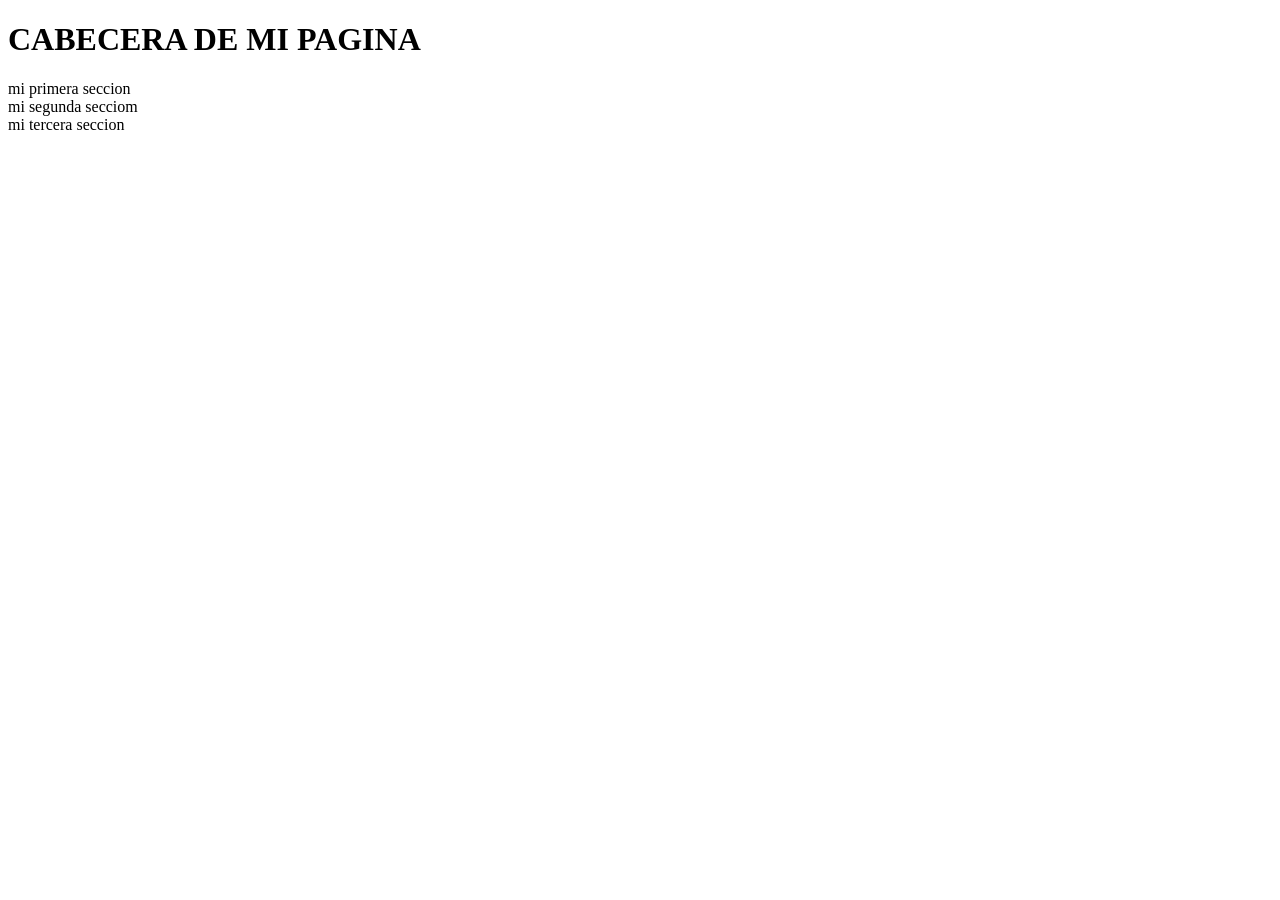
==== index.html @ 02eb8c52 "Mi primer commit" ====
<!DOCTYPE html>

<html lang="ing">
<head>
    <meta charset="UTF-8">
</head>
<body>
    <header>
       <H1>CABECERA DE MI PAGINA</H1>
    </header>
    <main>
       <section>
        mi primera seccion
       </section>
       <section>
        mi segunda secciom
    
       </section>
       <section>
         mi tercera seccion
       </section>
    </main>
</body>

</html>
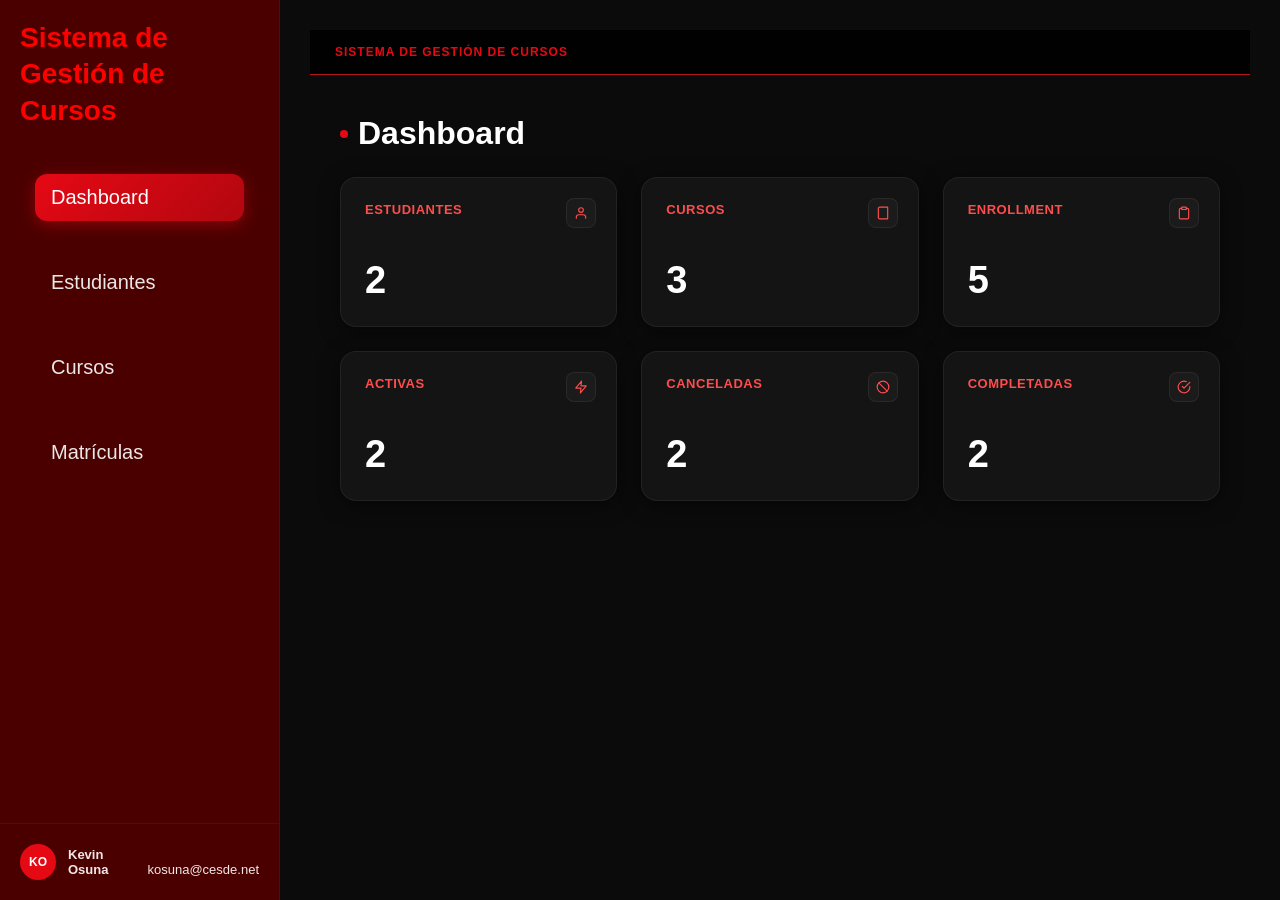
==== commit e92d536f: "cambios en el html cambio de nombre el en html en (estaba dashboard.html) (se puso index.html)" ====
--- a/index.html
+++ b/index.html
@@ -1,25 +1,94 @@
 <!DOCTYPE html>
-
-<html lang="ing">
+<html lang="es">
 <head>
     <meta charset="UTF-8">
+    <meta name="viewport" content="width=device-width, initial-scale=1.0">
+    <link rel="stylesheet" href="css/style.css">
+    <title>Document</title>
 </head>
 <body>
-    <header>
-       <H1>CABECERA DE MI PAGINA</H1>
-    </header>
-    <main>
-       <section>
-        mi primera seccion
-       </section>
-       <section>
-        mi segunda secciom
-    
-       </section>
-       <section>
-         mi tercera seccion
-       </section>
-    </main>
+
+<!-- MENU LATERAL -->
+<div class="sidebar">
+
+    <h1>
+        Sistema de<br>
+        Gestión de Cursos
+    </h1>
+
+    <nav class="dashboard-nav">
+                <ul class="dashboard-menu">
+                    <li><a href="dashboard.html" class="activo">Dashboard</a></li>
+
+                    <li><a href="estudiantes.html">Estudiantes</a></li>
+
+                    <li><a href="curso.html">Cursos</a></li>
+
+                    <li><a href="Matriculas.html">Matrículas</a></li>
+                </ul>
+            </nav>
+
+    <div class="usuario">
+        <strong>Kevin Osuna</strong><br>
+        kosuna@cesde.net
+    </div>
+
+</div>
+
+<!-- CONTENIDO -->
+<div class="main">
+
+    <div class="header">
+        <h4>Sistema de Gestión de Cursos</h4>
+    </div>
+
+    <div class="contenido">
+
+        <div class="cabecera">
+            <div>
+                <h1>Dashboard</h1>
+               
+            </div>
+
+        </div>
+
+
+           <cards class="dashboard-cards">
+        <card
+        class="card Estudiantes">
+        <h2>Estudiantes</h2>
+        <div class="numeros">2</div>
+      </card>
+
+
+       <card class="card Cursos">
+        <h2>Cursos</h2>
+        <div class="numeros">3</div>
+      </card>
+
+       <card class="card Enrollment">
+        <h2>Enrollment</h2>
+        <div class="numeros">5</div>
+      </card>
+
+        <card class="card Activas">
+        <h2>Activas</h2>
+        <div class="numeros">2</div>
+      </card>
+
+       <card class="card Canceladas">
+        <h2>Canceladas</h2>
+        <div class="numeros">2</div>
+      </card>
+
+       <card class="card Completadas">
+        <h2>Completadas</h2>
+        <div class="numeros">2</div>
+      </card>
+      </cards>
+        </div>
+
+    </div>
 </body>
 
-</html>+
--- a/css/style.css
+++ b/css/style.css
@@ -0,0 +1,468 @@
+* {
+    box-sizing: border-box;
+    margin: 0;
+    padding: 0;
+}
+
+body {
+    display: flex;
+    background-color: #0b0b0b;
+    font-family: Arial, sans-serif;
+    color: #e2dcdc;
+    min-height: 100vh;
+}
+
+/* --- MENÚ LATERAL --- */
+.sidebar {
+    width: 20%;
+    background-color: #0b0b0b;
+    height: 100vh;
+    display: flex;
+    flex-direction: column;
+    position: sticky;
+    top: 0;
+    border-right: 1px solid rgba(255, 255, 255, 0.05);
+}
+
+.sidebar h1 {
+    color: #ff3333;
+    font-size: 18px;
+    padding: 25px 20px 15px 20px;
+    line-height: 1.3;
+}
+
+.dashboard-nav {
+    padding: 10px 15px;
+}
+
+.dashboard-nav ul {
+    display: flex;
+    flex-direction: column;
+    gap: 8px;
+    list-style: none;
+}
+
+.dashboard-nav a {
+    text-decoration: none;
+    color: #a0a0a0;
+    display: block;
+    padding: 12px 16px;
+    border-radius: 12px;
+    font-size: 15px;
+    transition: all 0.2s ease;
+}
+
+/* Estilo para el enlace activo (como Dashboard en la foto) */
+.dashboard-nav a.activo,
+.dashboard-nav a:hover {
+    background: linear-gradient(135deg, #e50914 0%, #b20710 100%);
+    color: #ffffff;
+    box-shadow: 0 4px 15px rgba(229, 9, 20, 0.4);
+}
+
+.usuario {
+    color: rgb(243, 230, 230);
+    margin-top: auto;
+    padding: 20px;
+    font-size: 13px;
+    display: flex;
+    align-items: center;
+    gap: 12px;
+    border-top: 1px solid rgba(255, 255, 255, 0.05);
+}
+
+/* Simulamos el avatar circular con las iniciales KO que aparece en la foto */
+.usuario::before {
+    content: "KO";
+    background-color: #e50914;
+    color: white;
+    font-weight: bold;
+    font-size: 12px;
+    width: 36px;
+    height: 36px;
+    border-radius: 50%;
+    display: flex;
+    align-items: center;
+    justify-content: center;
+    flex-shrink: 0;
+}
+
+/* --- CONTENIDO PRINCIPAL --- */
+.main {
+    display: flex;
+    flex-direction: column;
+    min-height: 100vh;
+    padding: 30px;
+    flex: 1;
+    background: #0b0b0b;
+}
+
+.header {
+    margin-bottom: 10px;
+}
+
+.header h4 {
+    color: #e50914;
+    font-size: 12px;
+    font-weight: 600;
+    text-transform: uppercase;
+    letter-spacing: 1px;
+}
+
+.contenido h1 {
+    margin-bottom: 25px;
+    color: #ffffff;
+    font-size: 24px;
+    display: flex;
+    align-items: center;
+    gap: 10px;
+}
+
+/* Punto rojo decorativo antes de la palabra Dashboard */
+.contenido h1::before {
+    content: "";
+    width: 8px;
+    height: 8px;
+    background-color: #e50914;
+    border-radius: 50%;
+    display: inline-block;
+}
+
+/* --- GRID DE TARJETAS --- */
+cards.dashboard-cards {
+    display: grid;
+    grid-template-columns: repeat(3, 1fr);
+    gap: 24px;
+    width: 100%;
+}
+
+/* --- TARJETAS (Diseño oscuro elegante con borde sutil) --- */
+card.card {
+    display: flex;
+    flex-direction: column;
+    justify-content: space-between;
+    background-color: #141414; /* Fondo negro carbón como en la referencia */
+    border: 1px solid rgba(255, 255, 255, 0.06); /* Borde sutil */
+    padding: 24px;
+    min-height: 150px;
+    border-radius: 16px;
+    position: relative;
+    transition: all 0.3s ease;
+    cursor: pointer;
+    box-shadow: 0 4px 20px rgba(0, 0, 0, 0.5);
+}
+
+/* Efecto Hover: se eleva y resalta ligeramente el borde rojo */
+card.card:hover {
+    transform: translateY(-5px);
+    border-color: rgba(229, 9, 20, 0.4);
+    box-shadow: 0 10px 30px rgba(229, 9, 20, 0.2);
+    background-color: #181414;
+}
+
+/* Títulos de las tarjetas en mayúsculas y color claro */
+card.card h2 {
+    color: #ff4d4d;
+    font-size: 13px;
+    font-weight: 700;
+    text-transform: uppercase;
+    letter-spacing: 0.5px;
+    background: none !important;
+    width: 100%;
+    padding: 0;
+}
+
+/* Números grandes en blanco puro */
+.numeros {
+    color: #ffffff;
+    font-size: 38px;
+    font-weight: bold;
+    margin-top: 10px;
+    letter-spacing: -1px;
+}
+
+/* Simulamos el icono sutil en la esquina superior derecha de cada tarjeta */
+card.card::after {
+    content: "";
+    position: absolute;
+    top: 20px;
+    right: 20px;
+    width: 28px;
+    height: 28px;
+    background-color: rgba(255, 255, 255, 0.03);
+    border: 1px solid rgba(255, 255, 255, 0.06);
+    border-radius: 8px;
+    display: flex;
+    align-items: center;
+    justify-content: center;
+    background-image: url('data:image/svg+xml;utf8,<svg xmlns="http://www.w3.org/2000/svg" width="14" height="14" viewBox="0 0 24 24" fill="none" stroke="%23ff4d4d" stroke-width="2" stroke-linecap="round" stroke-linejoin="round"><path d="M20 21v-2a4 4 0 0 0-4-4H8a4 4 0 0 0-4 4v2"></path><circle cx="12" cy="7" r="4"></circle></svg>');
+    background-repeat: no-repeat;
+    background-position: center;
+}
+
+/* Iconos personalizados según el tipo de tarjeta si deseas mantener el detalle de la foto */
+card.card.Cursos::after {
+    background-image: url('data:image/svg+xml;utf8,<svg xmlns="http://www.w3.org/2000/svg" width="14" height="14" viewBox="0 0 24 24" fill="none" stroke="%23ff4d4d" stroke-width="2" stroke-linecap="round" stroke-linejoin="round"><path d="M4 19.5v-15A2.5 2.5 0 0 1 6.5 2H20v20H6.5a2.5 2.5 0 0 1-2.5-2.5Z"></path></svg>');
+}
+
+card.card.Enrollment::after {
+    background-image: url('data:image/svg+xml;utf8,<svg xmlns="http://www.w3.org/2000/svg" width="14" height="14" viewBox="0 0 24 24" fill="none" stroke="%23ff4d4d" stroke-width="2" stroke-linecap="round" stroke-linejoin="round"><path d="M16 4h2a2 2 0 0 1 2 2v14a2 2 0 0 1-2 2H6a2 2 0 0 1-2-2V6a2 2 0 0 1 2-2h2"></path><rect x="8" y="2" width="8" height="4" rx="1" ry="1"></rect></svg>');
+}
+
+card.card.Activas::after {
+    background-image: url('data:image/svg+xml;utf8,<svg xmlns="http://www.w3.org/2000/svg" width="14" height="14" viewBox="0 0 24 24" fill="none" stroke="%23ff4d4d" stroke-width="2" stroke-linecap="round" stroke-linejoin="round"><polygon points="13 2 3 14 12 14 11 22 21 10 12 10 13 2"></polygon></svg>');
+}
+
+card.card.Canceladas::after {
+    background-image: url('data:image/svg+xml;utf8,<svg xmlns="http://www.w3.org/2000/svg" width="14" height="14" viewBox="0 0 24 24" fill="none" stroke="%23ff4d4d" stroke-width="2" stroke-linecap="round" stroke-linejoin="round"><circle cx="12" cy="12" r="10"></circle><line x1="4.93" y1="4.93" x2="19.07" y2="19.07"></line></svg>');
+}
+
+card.card.Completadas::after {
+    background-image: url('data:image/svg+xml;utf8,<svg xmlns="http://www.w3.org/2000/svg" width="14" height="14" viewBox="0 0 24 24" fill="none" stroke="%23ff4d4d" stroke-width="2" stroke-linecap="round" stroke-linejoin="round"><path d="M22 11.08V12a10 10 0 1 1-5.93-9.14"></path><polyline points="22 4 12 14.01 9 11.01"></polyline></svg>');
+}
+
+
+
+
+
+body{
+    font-family:Arial, sans-serif;
+    background:#07090c;
+}
+
+/* SIDEBAR */
+.sidebar{
+    position:fixed;
+    left:0;
+    top:0;
+    width:280px;
+    height:100vh;
+    background:#4b0000;
+    color:rgb(209, 210, 209);
+    display:flex;
+    flex-direction:column;
+}
+
+.sidebar h1{
+    color:red;
+    font-size:28px;
+    padding:20px;
+    font-weight:bold;
+}
+
+.sidebar ul{
+    list-style:none;
+    padding:0;
+}
+
+.sidebar ul li{
+    padding:15px 20px;
+}
+
+.sidebar ul li:hover{
+    background:#660000;
+}
+
+.sidebar ul li a{
+    text-decoration:none;
+    color:rgb(235, 231, 231);
+    font-size:20px;
+}
+
+.usuario{
+    margin-top:auto;
+    padding:20px;
+    border-top:1px solid rgba(149, 21, 21, 0.3);
+}
+
+/* CONTENIDO */
+.main{
+    margin-left:280px;
+    color: rgba(255, 0, 0, 0.679);
+}
+
+.header{
+    background:rgba(1, 0, 0, 0.915);
+    padding:15px 25px;
+    border-bottom:1px solid #b31616;
+}
+
+.contenido{
+    padding:30px;
+    color:rgba(255, 0, 0, 0.679);
+}
+
+.cabecera{
+    display:flex;
+    justify-content:space-between;
+    align-items:center;
+    color: #9e1e1e;
+}
+
+.cabecera h1{
+    font-family:Arial, sans-serif;
+    font-size:32px;
+    font-weight:bold;
+}
+
+.btn-nuevo{
+    background:#0d6efd;
+    color:white;
+    border:none;
+    padding:12px 20px;
+    border-radius:8px;
+    cursor:pointer;
+}
+
+.btn-nuevo:hover{
+    background:#6c230b;
+}
+
+.buscador{
+    margin-top:30px;
+}
+
+.buscador input{
+    width:100%;
+    padding:12px;
+    border:1px solid #ccc;
+    border-radius:8px;
+}
+
+.tabla{
+    margin-top:20px;
+    background:white;
+    border-radius:10px;
+    overflow:hidden;
+    box-shadow:0 2px 6px rgba(0,0,0,.1);
+}
+
+table{
+    width:100%;
+    border-collapse:collapse;
+}
+
+th, td{
+    padding:15px;
+    text-align:left;
+}
+
+thead{
+    background:#490f05;
+}
+
+.btn-editar{
+    background:#ffc107;
+    border:none;
+    padding:5px 10px;
+    border-radius:5px;
+}
+
+.btn-eliminar{
+    background:#dc3545;
+    color:white;
+    border:none;
+    padding:5px 10px;
+    border-radius:5px;
+}
+
+
+
+
+
+
+
+
+
+
+
+
+
+/* ==========================================
+   TABLA DE DATOS
+   ========================================== */
+.table-container {
+    margin-top: 20px;
+    border-radius: 12px;
+  overflow: hidden;
+  border : 1px solid #450a0a;
+  box-shadow: 0 4px 6px -1px rgba(0, 0, 0, 0.3);
+}
+
+.table-header {
+  background-color: #4a0d05;
+  padding: 14px 24px;
+  display: grid;
+  grid-template-columns: 1fr 2fr 1fr 140px; /* Ajusta según el número de columnas */
+  gap: 16px;
+  font-size: 14px;
+  font-weight: bold;
+  color: #dc2626;
+
+}
+
+.table-row {
+  background-color: #ffffff;
+  padding: 12px 24px;
+  display: grid;
+  grid-template-columns: 1fr 2fr 1fr 140px; /* Debe coincidir con table-header */
+  gap: 16px;
+  font-size: 14px;
+  color: #dc2626;
+  align-items: center;
+  border-top: 1px solid #f1f5f9;
+}
+
+/* ==========================================
+   BOTONES Y ACCIONES
+   ========================================== */
+.btn-primary {
+  background-color: #1a73e8;
+  color: #ffffff;
+  font-weight: 500;
+  font-size: 14px;
+  padding: 10px 16px;
+  border: none;
+  border-radius: 8px;
+  cursor: pointer;
+  transition: background-color 0.2s ease;
+}
+
+.btn-primary:hover {
+  background-color: #1557b0;
+}
+
+.actions-group {
+  display: flex;
+  gap: 8px;
+}
+
+.btn-edit {
+  background-color: #eab308;
+  color: #0f172a;
+  font-size: 12px;
+  font-weight: 600;
+  padding: 6px 12px;
+  border: none;
+  border-radius: 6px;
+  cursor: pointer;
+}
+
+.btn-edit:hover {
+  background-color: #ca8a04;
+}
+
+.btn-delete {
+  background-color: #dc2626;
+  color: #ffffff;
+  font-size: 12px;
+  font-weight: 600;
+  padding: 6px 12px;
+  border: none;
+  border-radius: 6px;
+  cursor: pointer;
+}
+
+.btn-delete:hover {
+  background-color: #b91c1c;
+}
